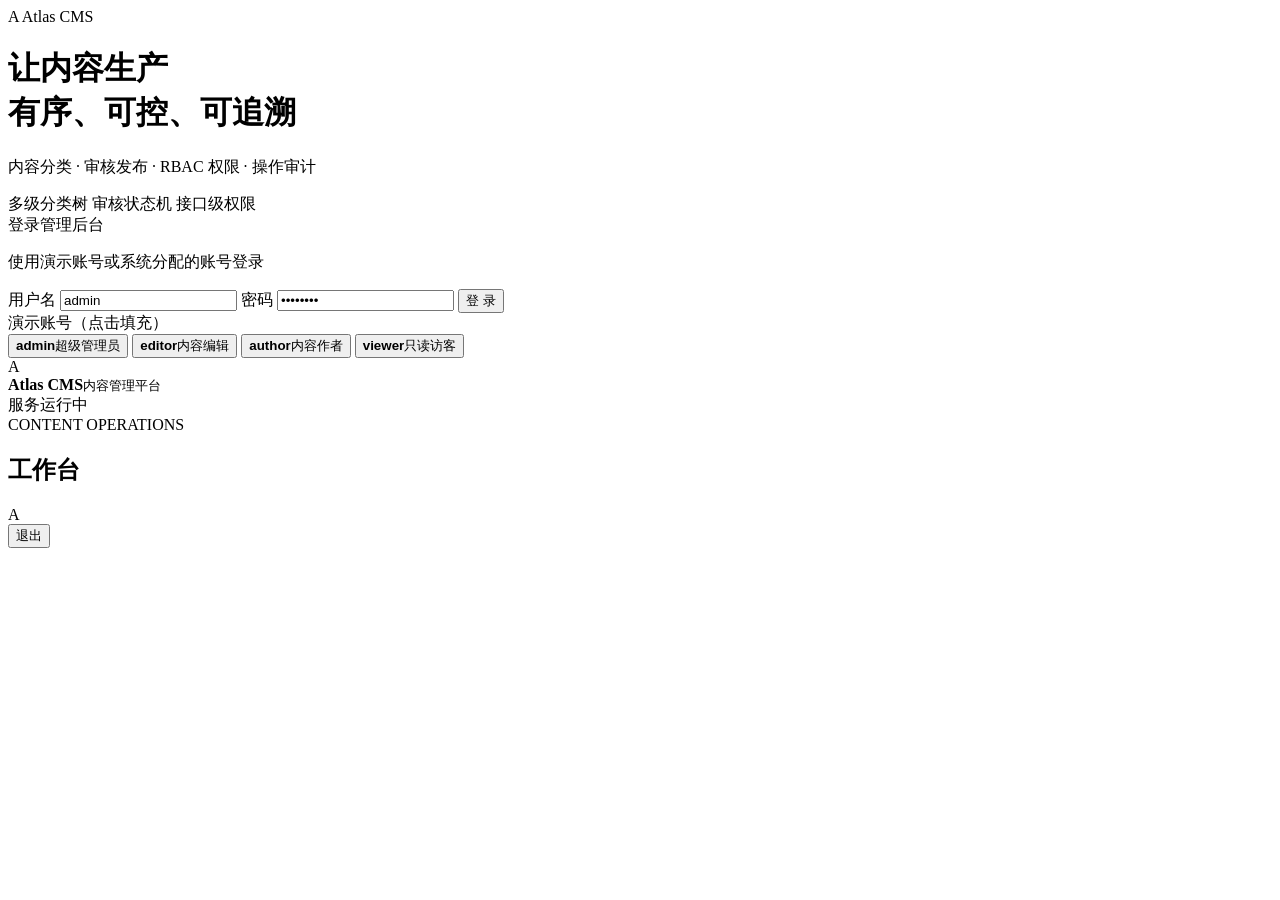
==== src/main/resources/static/index.html @ 636e1cc3 "提交一，cms大体框架" ====
<!DOCTYPE html>
<html lang="zh-CN">
<head>
    <meta charset="UTF-8">
    <meta name="viewport" content="width=device-width, initial-scale=1.0">
    <title>Atlas CMS · 内容管理系统</title>
    <link rel="icon" type="image/svg+xml" href="/favicon.svg">
    <link rel="stylesheet" href="/css/app.css">
</head>
<body>
<div id="login-screen" class="login-screen">
    <div class="login-visual">
        <div class="login-brand">
            <span class="brand-mark">A</span>
            <span>Atlas CMS</span>
        </div>
        <h1>让内容生产<br>有序、可控、可追溯</h1>
        <p>内容分类 · 审核发布 · RBAC 权限 · 操作审计</p>
        <div class="login-points">
            <span>多级分类树</span>
            <span>审核状态机</span>
            <span>接口级权限</span>
        </div>
    </div>
    <div class="login-panel">
        <div class="login-card">
            <div class="login-title">登录管理后台</div>
            <p class="login-subtitle">使用演示账号或系统分配的账号登录</p>
            <form id="login-form">
                <label class="field">
                    <span>用户名</span>
                    <input id="login-username" name="username" autocomplete="username" value="admin" required>
                </label>
                <label class="field">
                    <span>密码</span>
                    <input id="login-password" name="password" type="password" autocomplete="current-password" value="admin123" required>
                </label>
                <button class="btn btn-primary btn-block" type="submit" id="login-button">登 录</button>
            </form>
            <div class="demo-accounts">
                <div class="demo-title">演示账号（点击填充）</div>
                <button type="button" data-user="admin" data-pass="admin123"><b>admin</b><span>超级管理员</span></button>
                <button type="button" data-user="editor" data-pass="editor123"><b>editor</b><span>内容编辑</span></button>
                <button type="button" data-user="author" data-pass="author123"><b>author</b><span>内容作者</span></button>
                <button type="button" data-user="viewer" data-pass="viewer123"><b>viewer</b><span>只读访客</span></button>
            </div>
        </div>
    </div>
</div>

<div id="app" class="app hidden">
    <aside class="sidebar">
        <div class="sidebar-brand">
            <span class="brand-mark">A</span>
            <div><b>Atlas CMS</b><small>内容管理平台</small></div>
        </div>
        <nav id="nav" class="nav"></nav>
        <div class="sidebar-foot">
            <span class="dot"></span> 服务运行中
        </div>
    </aside>
    <div class="main">
        <header class="topbar">
            <div>
                <div class="page-kicker" id="page-kicker">CONTENT OPERATIONS</div>
                <h2 id="page-title">工作台</h2>
            </div>
            <div class="topbar-right">
                <span class="role-chip" id="role-chip"></span>
                <div class="avatar" id="avatar">A</div>
                <div class="user-meta">
                    <b id="user-name"></b>
                    <small id="user-account"></small>
                </div>
                <button class="btn btn-ghost btn-sm" id="logout-button">退出</button>
            </div>
        </header>
        <main id="content" class="content"></main>
    </div>
</div>

<div id="modal-root"></div>
<div id="toast-root"></div>
<script src="/js/app.js"></script>
</body>
</html>
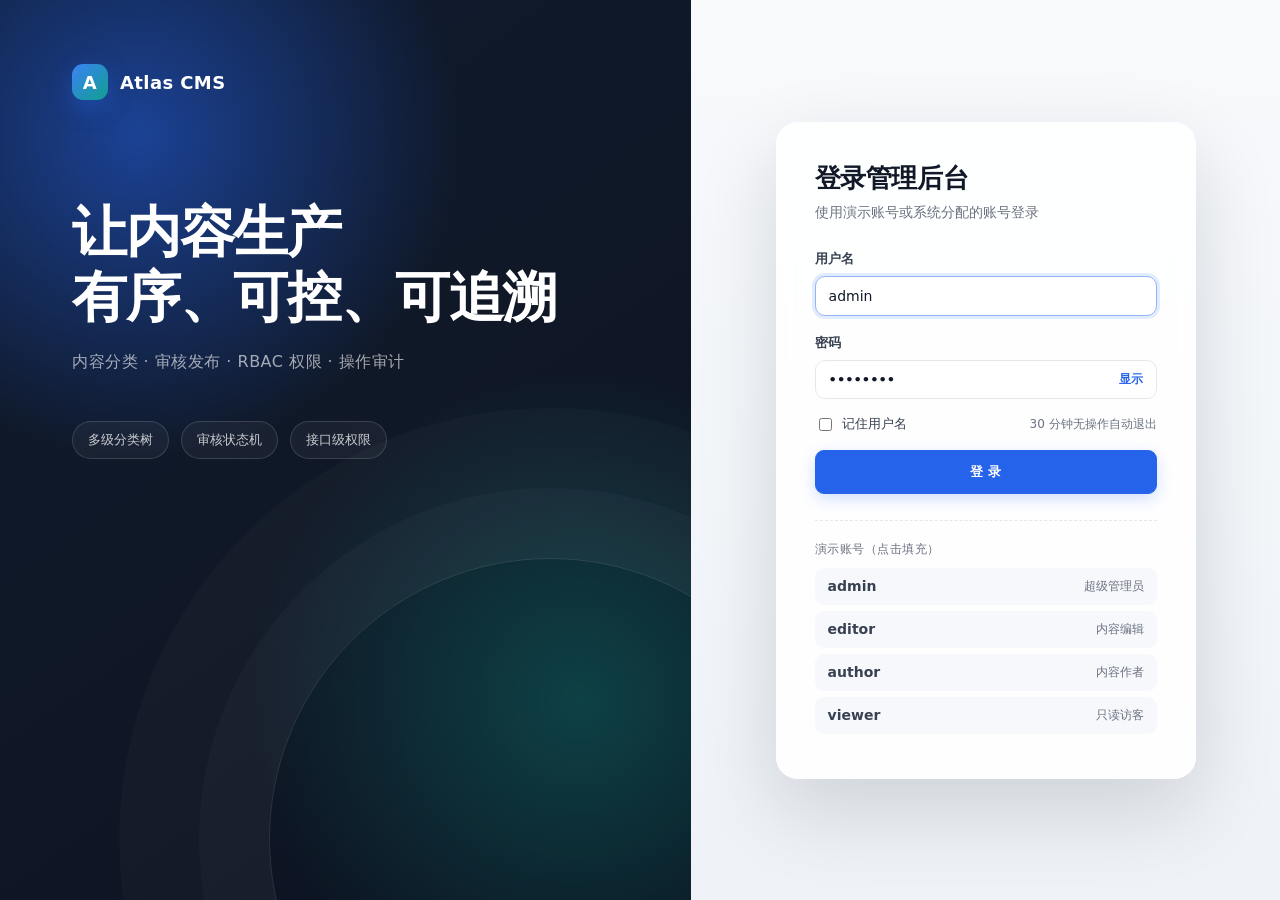
==== commit 2437162b: "提交三、前端完善、排查问题并修复" ====
--- a/src/main/resources/static/index.html
+++ b/src/main/resources/static/index.html
@@ -3,12 +3,21 @@
 <head>
     <meta charset="UTF-8">
     <meta name="viewport" content="width=device-width, initial-scale=1.0">
+    <meta name="theme-color" content="#0d1524">
+    <meta name="description" content="Atlas CMS 内容管理系统：多级分类、审核发布、RBAC 权限与操作审计。">
     <title>Atlas CMS · 内容管理系统</title>
-    <link rel="icon" type="image/svg+xml" href="/favicon.svg">
-    <link rel="stylesheet" href="/css/app.css">
+    <!-- 全部使用相对路径：部署到 Tomcat 的非根 context path 时也能正确加载。 -->
+    <link rel="icon" type="image/svg+xml" href="favicon.svg">
+    <link rel="stylesheet" href="css/app.css">
 </head>
 <body>
-<div id="login-screen" class="login-screen">
+<div id="boot-screen" class="boot-screen">
+    <div class="boot-brand"><span class="brand-mark">A</span><b>Atlas CMS</b></div>
+    <span class="boot-spinner" aria-hidden="true"></span>
+    <p>正在连接内容管理服务…</p>
+</div>
+
+<div id="login-screen" class="login-screen hidden">
     <div class="login-visual">
         <div class="login-brand">
             <span class="brand-mark">A</span>
@@ -26,15 +35,29 @@
         <div class="login-card">
             <div class="login-title">登录管理后台</div>
             <p class="login-subtitle">使用演示账号或系统分配的账号登录</p>
-            <form id="login-form">
+            <form id="login-form" novalidate>
                 <label class="field">
                     <span>用户名</span>
-                    <input id="login-username" name="username" autocomplete="username" value="admin" required>
+                    <input id="login-username" name="username" autocomplete="username" maxlength="32"
+                           placeholder="请输入用户名" value="admin" required>
                 </label>
                 <label class="field">
                     <span>密码</span>
-                    <input id="login-password" name="password" type="password" autocomplete="current-password" value="admin123" required>
+                    <span class="password-wrap">
+                        <input id="login-password" name="password" type="password"
+                               autocomplete="current-password" maxlength="32"
+                               placeholder="请输入密码" value="admin123" required>
+                        <button type="button" class="password-toggle" id="password-toggle"
+                                aria-label="显示密码" aria-pressed="false">显示</button>
+                    </span>
                 </label>
+                <div class="login-options">
+                    <label class="check-inline">
+                        <input type="checkbox" id="remember-username"> 记住用户名
+                    </label>
+                    <span class="small muted">30 分钟无操作自动退出</span>
+                </div>
+                <p id="login-error" class="form-error" role="alert" hidden></p>
                 <button class="btn btn-primary btn-block" type="submit" id="login-button">登 录</button>
             </form>
             <div class="demo-accounts">
@@ -49,21 +72,30 @@
 </div>
 
 <div id="app" class="app hidden">
-    <aside class="sidebar">
+    <div id="sidebar-backdrop" class="sidebar-backdrop" hidden></div>
+    <aside class="sidebar" id="sidebar">
         <div class="sidebar-brand">
             <span class="brand-mark">A</span>
             <div><b>Atlas CMS</b><small>内容管理平台</small></div>
         </div>
-        <nav id="nav" class="nav"></nav>
+        <nav id="nav" class="nav" aria-label="主导航"></nav>
         <div class="sidebar-foot">
-            <span class="dot"></span> 服务运行中
+            <div class="service-line">
+                <span id="service-dot" class="dot"></span>
+                <span id="service-status">正在检测服务…</span>
+            </div>
+            <small class="sidebar-version">v1.0.0 · Spring Boot 2.7</small>
         </div>
     </aside>
     <div class="main">
         <header class="topbar">
-            <div>
-                <div class="page-kicker" id="page-kicker">CONTENT OPERATIONS</div>
-                <h2 id="page-title">工作台</h2>
+            <div class="topbar-left">
+                <button type="button" class="sidebar-toggle" id="sidebar-toggle"
+                        aria-label="打开导航" aria-controls="sidebar" aria-expanded="false">☰</button>
+                <div>
+                    <div class="page-kicker" id="page-kicker">CONTENT OPERATIONS</div>
+                    <h2 id="page-title">工作台</h2>
+                </div>
             </div>
             <div class="topbar-right">
                 <span class="role-chip" id="role-chip"></span>
@@ -75,12 +107,14 @@
                 <button class="btn btn-ghost btn-sm" id="logout-button">退出</button>
             </div>
         </header>
-        <main id="content" class="content"></main>
+        <main id="content" class="content" tabindex="-1"></main>
     </div>
 </div>
 
 <div id="modal-root"></div>
-<div id="toast-root"></div>
-<script src="/js/app.js"></script>
+<div id="confirm-root"></div>
+<div id="toast-root" role="status" aria-live="polite"></div>
+<noscript><div class="noscript">本系统需要启用 JavaScript 才能使用，请在浏览器设置中开启后刷新页面。</div></noscript>
+<script src="js/app.js"></script>
 </body>
 </html>
--- a/src/main/resources/static/css/app.css
+++ b/src/main/resources/static/css/app.css
@@ -0,0 +1,634 @@
+:root {
+    --ink: #111827;
+    --ink-2: #374151;
+    --muted: #6b7280;
+    --line: #e5e7eb;
+    --line-soft: #eef1f5;
+    --bg: #f4f6fa;
+    --panel: #ffffff;
+    --nav: #101827;
+    --nav-2: #162033;
+    --brand: #2563eb;
+    --brand-dark: #1d4ed8;
+    --teal: #0f9f8f;
+    --danger: #dc2626;
+    --warn: #b45309;
+    --success: #15803d;
+    --radius: 14px;
+    --shadow: 0 12px 34px rgba(17, 24, 39, .08);
+    --shadow-sm: 0 3px 12px rgba(17, 24, 39, .06);
+}
+
+* { box-sizing: border-box; }
+html, body { height: 100%; }
+body {
+    margin: 0;
+    color: var(--ink);
+    background: var(--bg);
+    font-family: "Segoe UI", "PingFang SC", "Microsoft YaHei", system-ui, sans-serif;
+    font-size: 14px;
+    -webkit-font-smoothing: antialiased;
+}
+button, input, select, textarea { font: inherit; }
+button { cursor: pointer; }
+.hidden { display: none !important; }
+.muted { color: var(--muted); }
+.small { font-size: 12px; }
+:focus-visible { outline: 2px solid #60a5fa; outline-offset: 2px; }
+::selection { color: #fff; background: #2563eb; }
+
+/* ---------- 启动屏 ---------- */
+.boot-screen {
+    position: fixed;
+    inset: 0;
+    z-index: 500;
+    display: grid;
+    place-content: center;
+    justify-items: center;
+    gap: 18px;
+    color: #94a3b8;
+    background: radial-gradient(circle at 50% 35%, #1e293b, #0b1220 70%);
+    transition: opacity .2s ease;
+}
+.boot-screen.leaving { opacity: 0; pointer-events: none; }
+.boot-brand { display: flex; align-items: center; gap: 11px; color: #fff; font-size: 18px; letter-spacing: .3px; }
+.boot-spinner {
+    width: 26px;
+    height: 26px;
+    border: 2px solid rgba(148, 163, 184, .25);
+    border-top-color: #60a5fa;
+    border-radius: 50%;
+    animation: spin .8s linear infinite;
+}
+.boot-screen p { margin: 0; font-size: 12.5px; letter-spacing: .5px; }
+@keyframes spin { to { transform: rotate(360deg); } }
+.noscript {
+    position: fixed;
+    inset: 0;
+    z-index: 600;
+    display: grid;
+    place-content: center;
+    padding: 40px;
+    color: #fff;
+    background: #0b1220;
+    text-align: center;
+}
+
+/* ---------- 登录页 ---------- */
+.login-screen {
+    min-height: 100vh;
+    display: grid;
+    grid-template-columns: 1.08fr .92fr;
+    background: #0d1524;
+}
+.login-visual {
+    position: relative;
+    overflow: hidden;
+    padding: 64px 72px;
+    color: #fff;
+    background:
+        radial-gradient(circle at 20% 15%, rgba(37, 99, 235, .55), transparent 34%),
+        radial-gradient(circle at 84% 78%, rgba(15, 159, 143, .32), transparent 36%),
+        linear-gradient(145deg, #0f1a2e 0%, #101827 52%, #0b1220 100%);
+}
+.login-visual::after {
+    content: "";
+    position: absolute;
+    right: -140px;
+    bottom: -220px;
+    width: 560px;
+    height: 560px;
+    border: 1px solid rgba(255,255,255,.12);
+    border-radius: 50%;
+    box-shadow: 0 0 0 70px rgba(255,255,255,.025), 0 0 0 150px rgba(255,255,255,.018);
+}
+.login-brand { display: flex; align-items: center; gap: 12px; font-weight: 700; font-size: 18px; letter-spacing: .4px; }
+.brand-mark {
+    display: inline-grid;
+    place-items: center;
+    width: 36px;
+    height: 36px;
+    border-radius: 11px;
+    color: #fff;
+    font-weight: 800;
+    background: linear-gradient(135deg, #3b82f6, #0f9f8f);
+    box-shadow: 0 8px 22px rgba(37, 99, 235, .35);
+}
+.login-visual h1 {
+    position: relative;
+    z-index: 1;
+    margin: 100px 0 22px;
+    font-size: clamp(36px, 4.3vw, 58px);
+    line-height: 1.18;
+    letter-spacing: -1.2px;
+    font-weight: 700;
+}
+.login-visual p {
+    position: relative;
+    z-index: 1;
+    color: rgba(255,255,255,.62);
+    font-size: 16px;
+    letter-spacing: .5px;
+}
+.login-points { position: relative; z-index: 1; display: flex; gap: 12px; margin-top: 48px; flex-wrap: wrap; }
+.login-points span {
+    padding: 9px 15px;
+    border: 1px solid rgba(255,255,255,.14);
+    border-radius: 999px;
+    color: rgba(255,255,255,.76);
+    background: rgba(255,255,255,.045);
+    font-size: 13px;
+}
+.login-panel {
+    display: grid;
+    place-items: center;
+    padding: 40px;
+    background: linear-gradient(180deg, #f8fafc, #eef2f7);
+}
+.login-card {
+    width: min(420px, 100%);
+    padding: 38px;
+    border: 1px solid rgba(255,255,255,.9);
+    border-radius: 22px;
+    background: rgba(255,255,255,.88);
+    box-shadow: 0 30px 80px rgba(15, 23, 42, .15);
+    backdrop-filter: blur(10px);
+}
+.login-title { font-size: 26px; font-weight: 700; letter-spacing: -.4px; }
+.login-subtitle { margin: 8px 0 28px; color: var(--muted); }
+.field { display: block; margin-bottom: 18px; }
+.field > span { display: block; margin-bottom: 8px; color: var(--ink-2); font-size: 13px; font-weight: 600; }
+.field input, .field select, .field textarea {
+    width: 100%;
+    padding: 11px 13px;
+    border: 1px solid var(--line);
+    border-radius: 10px;
+    background: #fff;
+    color: var(--ink);
+    outline: none;
+    transition: border-color .15s, box-shadow .15s;
+}
+.field input:focus, .field select:focus, .field textarea:focus {
+    border-color: #93b4ff;
+    box-shadow: 0 0 0 3px rgba(37, 99, 235, .12);
+}
+.field textarea { min-height: 110px; resize: vertical; line-height: 1.65; }
+.field-hint { margin-top: 6px; color: var(--muted); font-size: 12px; }
+.char-count { float: right; color: var(--muted); font-size: 11px; font-weight: 400; letter-spacing: 0; }
+.password-wrap { position: relative; display: block; }
+.password-wrap input { padding-right: 58px; }
+.password-toggle {
+    position: absolute;
+    top: 50%;
+    right: 7px;
+    padding: 4px 7px;
+    border: 0;
+    border-radius: 6px;
+    color: var(--brand);
+    background: transparent;
+    font-size: 11.5px;
+    font-weight: 600;
+    transform: translateY(-50%);
+}
+.password-toggle:hover { background: #eef4ff; }
+.login-options { display: flex; align-items: center; justify-content: space-between; gap: 12px; margin: -2px 0 16px; flex-wrap: wrap; }
+.check-inline { display: inline-flex; align-items: center; gap: 7px; color: var(--ink-2); font-size: 12.5px; cursor: pointer; }
+.check-inline input { accent-color: var(--brand); }
+.form-error {
+    margin: 0 0 14px;
+    padding: 9px 12px;
+    border: 1px solid #fecaca;
+    border-radius: 8px;
+    color: #b91c1c;
+    background: #fff5f5;
+    font-size: 12.5px;
+    line-height: 1.55;
+}
+.demo-accounts { margin-top: 26px; padding-top: 20px; border-top: 1px dashed var(--line); }
+.demo-title { margin-bottom: 10px; color: var(--muted); font-size: 12px; letter-spacing: .5px; }
+.demo-accounts button {
+    display: flex;
+    justify-content: space-between;
+    width: 100%;
+    margin: 6px 0;
+    padding: 9px 12px;
+    border: 1px solid transparent;
+    border-radius: 9px;
+    color: var(--ink-2);
+    background: #f6f8fb;
+    text-align: left;
+}
+.demo-accounts button:hover { border-color: #c7d7fe; background: #eef4ff; }
+.demo-accounts span { color: var(--muted); font-size: 12px; }
+
+/* ---------- 应用框架 ---------- */
+.app { display: grid; grid-template-columns: 248px minmax(0, 1fr); min-height: 100vh; }
+.sidebar {
+    display: flex;
+    flex-direction: column;
+    padding: 24px 16px 18px;
+    color: #cbd5e1;
+    background: linear-gradient(180deg, var(--nav), #0b1220 100%);
+    border-right: 1px solid rgba(255,255,255,.04);
+    position: sticky;
+    top: 0;
+    height: 100vh;
+}
+.sidebar-brand { display: flex; align-items: center; gap: 11px; padding: 2px 8px 26px; color: #fff; }
+.sidebar-brand b { display: block; font-size: 16px; letter-spacing: .2px; }
+.sidebar-brand small { display: block; margin-top: 3px; color: #64748b; font-size: 11px; }
+.nav { display: flex; flex-direction: column; gap: 4px; }
+.nav button {
+    display: flex;
+    align-items: center;
+    gap: 11px;
+    width: 100%;
+    padding: 11px 13px;
+    border: 0;
+    border-radius: 10px;
+    color: #94a3b8;
+    background: transparent;
+    text-align: left;
+    font-size: 13.5px;
+    transition: all .15s;
+}
+.nav button .ico { width: 20px; color: #64748b; font-size: 15px; text-align: center; }
+.nav button:hover { color: #e2e8f0; background: rgba(255,255,255,.055); }
+.nav button.active { color: #fff; background: linear-gradient(90deg, rgba(37,99,235,.95), rgba(37,99,235,.62)); box-shadow: 0 8px 22px rgba(37,99,235,.25); }
+.nav button.active .ico { color: #dbeafe; }
+.sidebar-foot { margin-top: auto; padding: 18px 10px 0; border-top: 1px solid rgba(255,255,255,.06); color: #64748b; font-size: 12px; }
+.service-line { display: flex; align-items: center; }
+.sidebar-version { display: block; margin-top: 8px; color: #475569; font-size: 10.5px; letter-spacing: .3px; }
+.dot { display: inline-block; width: 7px; height: 7px; margin-right: 7px; border-radius: 50%; background: #34d399; box-shadow: 0 0 0 4px rgba(52,211,153,.12); flex: 0 0 auto; }
+.dot.is-offline { background: #f87171; box-shadow: 0 0 0 4px rgba(248,113,113,.14); }
+.dot.is-pending { background: #fbbf24; box-shadow: 0 0 0 4px rgba(251,191,36,.14); animation: pulse 1.4s ease-in-out infinite; }
+@keyframes pulse { 50% { opacity: .45; } }
+.main { min-width: 0; display: flex; flex-direction: column; }
+.topbar {
+    display: flex;
+    align-items: center;
+    justify-content: space-between;
+    padding: 22px 34px;
+    background: rgba(244,246,250,.82);
+    border-bottom: 1px solid rgba(229,231,235,.8);
+    backdrop-filter: blur(12px);
+    position: sticky;
+    top: 0;
+    z-index: 5;
+}
+.topbar-left { display: flex; align-items: center; gap: 13px; min-width: 0; }
+.sidebar-toggle {
+    display: none;
+    width: 36px;
+    height: 36px;
+    border: 1px solid var(--line);
+    border-radius: 9px;
+    color: var(--ink-2);
+    background: #fff;
+    font-size: 16px;
+    line-height: 1;
+}
+.sidebar-backdrop {
+    position: fixed;
+    inset: 0;
+    z-index: 18;
+    background: rgba(15, 23, 42, .45);
+    backdrop-filter: blur(2px);
+}
+.page-kicker { color: var(--brand); font-size: 10px; font-weight: 700; letter-spacing: 1.8px; }
+.topbar h2 { margin: 3px 0 0; font-size: 22px; letter-spacing: -.4px; }
+.topbar-right { display: flex; align-items: center; gap: 11px; }
+.role-chip { padding: 5px 10px; border-radius: 999px; color: #1d4ed8; background: #e8efff; font-size: 11.5px; font-weight: 600; }
+.avatar { display: grid; place-items: center; width: 36px; height: 36px; border-radius: 50%; color: #fff; background: linear-gradient(135deg, #2563eb, #0f9f8f); font-weight: 700; }
+.user-meta b { display: block; font-size: 13px; }
+.user-meta small { display: block; margin-top: 2px; color: var(--muted); font-size: 11px; }
+.content { padding: 28px 34px 48px; }
+
+/* ---------- 通用组件 ---------- */
+.card {
+    border: 1px solid var(--line-soft);
+    border-radius: var(--radius);
+    background: var(--panel);
+    box-shadow: var(--shadow-sm);
+}
+.card-pad { padding: 22px; }
+.toolbar {
+    display: flex;
+    align-items: center;
+    justify-content: space-between;
+    gap: 14px;
+    flex-wrap: wrap;
+    margin-bottom: 16px;
+}
+.toolbar-actions { display: flex; gap: 8px; flex-wrap: wrap; }
+.btn {
+    display: inline-flex;
+    align-items: center;
+    justify-content: center;
+    gap: 6px;
+    padding: 9px 14px;
+    border: 1px solid var(--line);
+    border-radius: 9px;
+    color: var(--ink-2);
+    background: #fff;
+    font-size: 13px;
+    font-weight: 600;
+    transition: all .14s;
+    white-space: nowrap;
+}
+.btn:hover { border-color: #cbd5e1; background: #f8fafc; }
+.btn-primary { border-color: var(--brand); color: #fff; background: var(--brand); box-shadow: 0 5px 15px rgba(37,99,235,.2); }
+.btn-primary:hover { border-color: var(--brand-dark); background: var(--brand-dark); }
+.btn-danger { border-color: #fecaca; color: var(--danger); background: #fff5f5; }
+.btn-danger:hover { background: #fee2e2; }
+.btn-ghost { border-color: transparent; background: transparent; }
+.btn-ghost:hover { background: #eef2f7; }
+.btn-sm { padding: 6px 10px; font-size: 12px; border-radius: 7px; }
+.btn-block { width: 100%; padding: 12px; }
+.btn-link {
+    padding: 2px 4px;
+    border: 0;
+    color: var(--brand);
+    background: transparent;
+    font-size: 12.5px;
+    font-weight: 600;
+}
+.btn-link:hover { color: var(--brand-dark); text-decoration: underline; }
+.btn-link.danger { color: var(--danger); }
+.btn:disabled { opacity: .45; cursor: not-allowed; }
+.btn.is-busy { pointer-events: none; opacity: .72; }
+.btn.is-busy::after {
+    content: "";
+    width: 12px;
+    height: 12px;
+    margin-left: 7px;
+    border: 2px solid #64748b;
+    border-top-color: transparent;
+    border-radius: 50%;
+    animation: spin .7s linear infinite;
+}
+
+.filters {
+    display: grid;
+    grid-template-columns: repeat(auto-fit, minmax(150px, 1fr));
+    align-items: end;
+    gap: 10px;
+    padding: 16px;
+    margin-bottom: 16px;
+}
+.filters .field { margin: 0; }
+.filters .field > span { margin-bottom: 5px; font-size: 11px; color: var(--muted); }
+.filters input, .filters select { padding: 9px 10px; border-radius: 8px; font-size: 12.5px; }
+.filter-actions { display: flex; align-items: flex-end; gap: 8px; }
+.filter-actions .btn { padding: 9px 13px; }
+
+.table-wrap { overflow-x: auto; }
+table.data-table { width: 100%; border-collapse: collapse; }
+.data-table th {
+    padding: 12px 16px;
+    border-bottom: 1px solid var(--line);
+    color: var(--muted);
+    font-size: 11px;
+    font-weight: 700;
+    letter-spacing: .6px;
+    text-align: left;
+    white-space: nowrap;
+    background: #fafbfd;
+}
+.data-table td { padding: 13px 16px; border-bottom: 1px solid var(--line-soft); vertical-align: middle; }
+.data-table tbody tr:hover { background: #fafcff; }
+.data-table tbody tr:last-child td { border-bottom: 0; }
+.data-table .title-cell { min-width: 240px; }
+.title-main { display: block; max-width: 420px; overflow: hidden; text-overflow: ellipsis; white-space: nowrap; font-weight: 600; color: var(--ink); }
+.title-sub { display: block; margin-top: 3px; color: var(--muted); font-size: 11.5px; }
+.action-group { display: flex; align-items: center; gap: 7px; flex-wrap: wrap; }
+.cell-nowrap { white-space: nowrap; }
+.cell-time { color: var(--muted); font-size: 12px; white-space: nowrap; }
+.empty-state { padding: 56px 20px; text-align: center; color: var(--muted); }
+.empty-state strong { display: block; margin-bottom: 6px; color: var(--ink-2); font-size: 16px; }
+
+.badge { display: inline-flex; align-items: center; gap: 5px; padding: 4px 9px; border-radius: 999px; font-size: 11.5px; font-weight: 600; white-space: nowrap; }
+.badge::before { content: ""; width: 5px; height: 5px; border-radius: 50%; background: currentColor; }
+.badge-draft { color: #475569; background: #f1f5f9; }
+.badge-pending { color: #b45309; background: #fef3c7; }
+.badge-approved { color: #1d4ed8; background: #e8efff; }
+.badge-rejected { color: #b91c1c; background: #fee2e2; }
+.badge-published { color: #15803d; background: #dcfce7; }
+.badge-offline { color: #6b7280; background: #eef2f7; }
+.tag { display: inline-block; padding: 3px 8px; margin: 2px 4px 2px 0; border-radius: 6px; color: #334155; background: #f1f5f9; font-size: 11px; }
+.tag-blue { color: #1d4ed8; background: #e8efff; }
+.tag-green { color: #15803d; background: #dcfce7; }
+.tag-amber { color: #b45309; background: #fef3c7; }
+.tag-red { color: #b91c1c; background: #fee2e2; }
+
+.pagination { display: flex; align-items: center; justify-content: space-between; gap: 12px; padding: 15px 18px; border-top: 1px solid var(--line-soft); flex-wrap: wrap; }
+.pagination-info { display: flex; align-items: center; gap: 12px; color: var(--muted); font-size: 12px; flex-wrap: wrap; }
+.pagination-actions { display: flex; gap: 8px; }
+.page-size { display: inline-flex; align-items: center; gap: 6px; color: var(--muted); font-size: 12px; }
+.page-size select { padding: 5px 7px; border: 1px solid var(--line); border-radius: 7px; color: var(--ink-2); background: #fff; font-size: 12px; }
+
+/* 批次选择栏 */
+.selection-bar {
+    display: flex;
+    align-items: center;
+    gap: 12px;
+    padding: 10px 16px;
+    margin-bottom: 14px;
+    border: 1px solid #bfdbfe;
+    border-radius: 10px;
+    color: #1e40af;
+    background: #eff6ff;
+    font-size: 12.5px;
+    flex-wrap: wrap;
+}
+.selection-bar[hidden] { display: none; }
+.selection-bar b { font-size: 14px; }
+.selection-bar .btn { margin-left: auto; }
+
+/* 加载骨架 */
+.skeleton-card { padding: 22px; }
+.skeleton-line { height: 13px; margin-bottom: 12px; border-radius: 7px; background: linear-gradient(90deg, #eef1f5 25%, #f8fafc 37%, #eef1f5 63%); background-size: 400% 100%; animation: shimmer 1.2s ease infinite; }
+.skeleton-line.w-30 { width: 30%; }
+.skeleton-line.w-60 { width: 60%; }
+.skeleton-line.w-90 { width: 90%; }
+@keyframes shimmer { 0% { background-position: 100% 0; } 100% { background-position: 0 0; } }
+
+/* ---------- 工作台 ---------- */
+.hero-card {
+    position: relative;
+    overflow: hidden;
+    padding: 28px 30px;
+    margin-bottom: 20px;
+    color: #fff;
+    background: linear-gradient(120deg, #172554, #1e40af 58%, #0f766e 130%);
+    border-radius: 18px;
+    box-shadow: 0 18px 40px rgba(30, 64, 175, .2);
+}
+.hero-card::after { content: ""; position: absolute; right: -60px; top: -110px; width: 330px; height: 330px; border: 1px solid rgba(255,255,255,.14); border-radius: 50%; box-shadow: 0 0 0 50px rgba(255,255,255,.03); }
+.hero-card h3 { margin: 0 0 8px; font-size: 25px; letter-spacing: -.4px; }
+.hero-card p { margin: 0; max-width: 640px; color: rgba(255,255,255,.65); line-height: 1.7; }
+.hero-meta { display: flex; gap: 20px; margin-top: 22px; color: rgba(255,255,255,.7); font-size: 12px; flex-wrap: wrap; }
+.stat-grid { display: grid; grid-template-columns: repeat(4, 1fr); gap: 16px; margin-bottom: 20px; }
+.stat-card { padding: 19px 20px; border: 1px solid var(--line-soft); border-radius: var(--radius); background: #fff; box-shadow: var(--shadow-sm); }
+.stat-card.clickable { cursor: pointer; transition: transform .15s, border-color .15s, box-shadow .15s; }
+.stat-card.clickable:hover { border-color: #bfdbfe; transform: translateY(-2px); box-shadow: 0 12px 28px rgba(37, 99, 235, .12); }
+.stat-card.clickable:focus-visible { outline: 2px solid #60a5fa; outline-offset: 2px; }
+.stat-label { color: var(--muted); font-size: 12px; }
+.stat-value { margin-top: 8px; font-size: 29px; font-weight: 700; letter-spacing: -.7px; }
+.stat-foot { margin-top: 8px; color: var(--muted); font-size: 11px; }
+.stat-more { margin-top: 10px; color: var(--brand); font-size: 11.5px; font-weight: 600; }
+.recent-row { cursor: pointer; }
+.recent-row:hover { background: #f4f8ff !important; }
+.empty-icon { display: block; margin-bottom: 10px; color: #cbd5e1; font-size: 30px; line-height: 1; }
+.dashboard-grid { display: grid; grid-template-columns: minmax(0, 1.45fr) minmax(300px, .8fr); gap: 18px; }
+.section-title { display: flex; justify-content: space-between; align-items: center; padding: 18px 20px 12px; }
+.section-title h4 { margin: 0; font-size: 15px; }
+.section-title small { color: var(--muted); }
+.workflow { padding: 4px 20px 22px; }
+.workflow-step { display: flex; gap: 13px; padding: 10px 0; }
+.workflow-step + .workflow-step { border-top: 1px dashed var(--line); }
+.workflow-num { display: grid; place-items: center; flex: 0 0 28px; width: 28px; height: 28px; border-radius: 9px; color: #1d4ed8; background: #e8efff; font-size: 12px; font-weight: 700; }
+.workflow-step b { display: block; font-size: 13px; }
+.workflow-step span { display: block; margin-top: 3px; color: var(--muted); font-size: 12px; line-height: 1.5; }
+
+/* ---------- 分类 ---------- */
+.category-tree-row td:first-child { position: relative; }
+.tree-name { display: flex; align-items: center; gap: 8px; white-space: nowrap; }
+.tree-branch { color: #cbd5e1; font-family: monospace; }
+.tree-name b { font-weight: 600; }
+.category-meta { margin-top: 2px; color: var(--muted); font-size: 11px; }
+
+/* ---------- 角色 / 权限 ---------- */
+.role-grid { display: grid; grid-template-columns: repeat(auto-fit, minmax(310px, 1fr)); gap: 16px; }
+.role-card { padding: 20px; border: 1px solid var(--line-soft); border-radius: var(--radius); background: #fff; box-shadow: var(--shadow-sm); }
+.role-card-head { display: flex; align-items: flex-start; justify-content: space-between; gap: 12px; }
+.role-card h4 { margin: 0; font-size: 16px; }
+.role-code { display: inline-block; margin-top: 5px; padding: 3px 7px; border-radius: 6px; color: #1d4ed8; background: #e8efff; font-family: ui-monospace, monospace; font-size: 11px; }
+.role-desc { min-height: 38px; margin: 14px 0; color: var(--muted); font-size: 12.5px; line-height: 1.6; }
+.role-foot { display: flex; justify-content: space-between; align-items: center; padding-top: 14px; border-top: 1px solid var(--line-soft); }
+.perm-group { margin-bottom: 18px; }
+.perm-group h5 { margin: 0 0 9px; font-size: 12px; color: var(--muted); letter-spacing: .5px; }
+.perm-list { display: grid; grid-template-columns: repeat(2, 1fr); gap: 8px; }
+.check-item { display: flex; align-items: flex-start; gap: 8px; padding: 8px 10px; border: 1px solid var(--line); border-radius: 8px; font-size: 12px; }
+.check-item input { margin-top: 2px; }
+.check-item small { display: block; margin-top: 2px; color: var(--muted); font-size: 10.5px; }
+.check-list { display: flex; flex-wrap: wrap; gap: 8px; }
+.check-list .check-item { min-width: 120px; }
+
+/* ---------- 弹窗 ---------- */
+.modal-backdrop {
+    position: fixed;
+    inset: 0;
+    z-index: 100;
+    display: flex;
+    align-items: center;
+    justify-content: center;
+    padding: 24px;
+    background: rgba(15, 23, 42, .48);
+    backdrop-filter: blur(3px);
+    animation: fadeIn .14s ease;
+}
+.modal {
+    width: min(620px, 100%);
+    max-height: calc(100vh - 48px);
+    display: flex;
+    flex-direction: column;
+    border-radius: 16px;
+    background: #fff;
+    box-shadow: 0 30px 90px rgba(15,23,42,.28);
+    animation: modalIn .18s ease;
+}
+.modal.modal-wide { width: min(860px, 100%); }
+.modal.modal-lg { width: min(980px, 100%); }
+.modal-head { display: flex; align-items: flex-start; justify-content: space-between; padding: 20px 22px 15px; border-bottom: 1px solid var(--line-soft); }
+.modal-head h3 { margin: 0; font-size: 18px; letter-spacing: -.2px; }
+.modal-head p { margin: 4px 0 0; color: var(--muted); font-size: 12px; }
+.modal-close { width: 30px; height: 30px; border: 0; border-radius: 8px; color: var(--muted); background: transparent; font-size: 20px; line-height: 1; }
+.modal-close:hover { color: var(--ink); background: #f1f5f9; }
+.modal-body { padding: 20px 22px; overflow-y: auto; }
+.modal-foot { display: flex; justify-content: flex-end; gap: 9px; padding: 15px 22px 20px; border-top: 1px solid var(--line-soft); }
+.form-grid { display: grid; grid-template-columns: 1fr 1fr; gap: 0 16px; }
+.form-grid .span-2 { grid-column: span 2; }
+.detail-meta { display: grid; grid-template-columns: repeat(2, minmax(0,1fr)); gap: 12px 20px; padding: 16px; margin-bottom: 18px; border-radius: 10px; background: #f8fafc; }
+.detail-meta dt { color: var(--muted); font-size: 11px; }
+.detail-meta dd { margin: 4px 0 0; font-size: 13px; }
+.detail-content { white-space: pre-wrap; line-height: 1.85; color: var(--ink-2); font-size: 13.5px; }
+.code-block { max-height: 300px; overflow: auto; padding: 13px; border-radius: 9px; color: #dbeafe; background: #111827; font-family: ui-monospace, Consolas, monospace; font-size: 11.5px; line-height: 1.65; white-space: pre-wrap; word-break: break-all; }
+
+/* ---------- 二次确认 ---------- */
+.confirm-backdrop { z-index: 300; }
+.confirm-modal { width: min(430px, 100%); }
+.confirm-body { padding: 22px; color: var(--ink-2); line-height: 1.7; font-size: 13.5px; }
+.confirm-icon {
+    display: grid;
+    place-items: center;
+    width: 42px;
+    height: 42px;
+    margin-bottom: 13px;
+    border-radius: 12px;
+    color: #b45309;
+    background: #fef3c7;
+    font-size: 20px;
+}
+.confirm-icon.danger { color: #b91c1c; background: #fee2e2; }
+.confirm-actions { display: flex; justify-content: flex-end; gap: 9px; padding: 0 22px 20px; }
+.btn-danger-solid { border-color: var(--danger); color: #fff; background: var(--danger); }
+.btn-danger-solid:hover { border-color: #b91c1c; background: #b91c1c; }
+
+/* ---------- 提示 ---------- */
+#toast-root { position: fixed; right: 24px; bottom: 24px; z-index: 400; display: flex; flex-direction: column; gap: 9px; }
+.toast { display: flex; align-items: flex-start; gap: 9px; min-width: 240px; max-width: 380px; padding: 12px 15px; border-radius: 10px; color: #fff; background: #111827; box-shadow: 0 15px 40px rgba(15,23,42,.25); font-size: 13px; line-height: 1.5; animation: toastIn .2s ease; }
+.toast .toast-icon { flex: 0 0 auto; font-size: 14px; line-height: 1.35; }
+.toast.success { background: #166534; }
+.toast.error { background: #991b1b; }
+@keyframes fadeIn { from { opacity: 0; } }
+@keyframes modalIn { from { opacity: 0; transform: translateY(8px) scale(.99); } }
+@keyframes toastIn { from { opacity: 0; transform: translateY(7px); } }
+
+/* ---------- 响应式 ---------- */
+@media (max-width: 1100px) {
+    .stat-grid { grid-template-columns: repeat(2, 1fr); }
+    .dashboard-grid { grid-template-columns: 1fr; }
+    .filters { grid-template-columns: repeat(auto-fit, minmax(160px, 1fr)); }
+    .filter-actions { grid-column: 1 / -1; justify-content: flex-end; }
+}
+@media (max-width: 860px) {
+    .login-screen { grid-template-columns: 1fr; }
+    .login-visual { display: none; }
+    .login-panel { min-height: 100vh; }
+    .app { grid-template-columns: 1fr; }
+    .sidebar {
+        position: fixed;
+        inset: 0 auto 0 0;
+        z-index: 20;
+        width: min(278px, 84vw);
+        height: 100vh;
+        padding: 20px 16px 18px;
+        transform: translateX(-105%);
+        transition: transform .2s ease;
+        box-shadow: 18px 0 50px rgba(2, 6, 23, .35);
+    }
+    .app.nav-open .sidebar { transform: translateX(0); }
+    .nav { flex-direction: column; overflow: visible; padding-bottom: 0; }
+    .nav button { width: 100%; white-space: normal; }
+    .sidebar-foot { display: block; }
+    .sidebar-toggle { display: inline-grid; place-items: center; }
+    .topbar { padding: 16px 20px; }
+    .topbar-right .role-chip, .topbar-right .user-meta { display: none; }
+    .content { padding: 18px 16px 36px; }
+    .stat-grid { grid-template-columns: 1fr; }
+    .filters { grid-template-columns: 1fr; }
+    .filter-actions { grid-column: auto; }
+    .form-grid { grid-template-columns: 1fr; }
+    .form-grid .span-2 { grid-column: auto; }
+    .perm-list { grid-template-columns: 1fr; }
+    .detail-meta { grid-template-columns: 1fr; }
+    .modal-backdrop { padding: 12px; }
+    .modal { max-height: calc(100vh - 24px); }
+    #toast-root { left: 16px; right: 16px; bottom: 16px; }
+    .toast { max-width: none; }
+}
+
+@media (prefers-reduced-motion: reduce) {
+    *, *::before, *::after { animation-duration: .01ms !important; animation-iteration-count: 1 !important; transition-duration: .01ms !important; }
+}
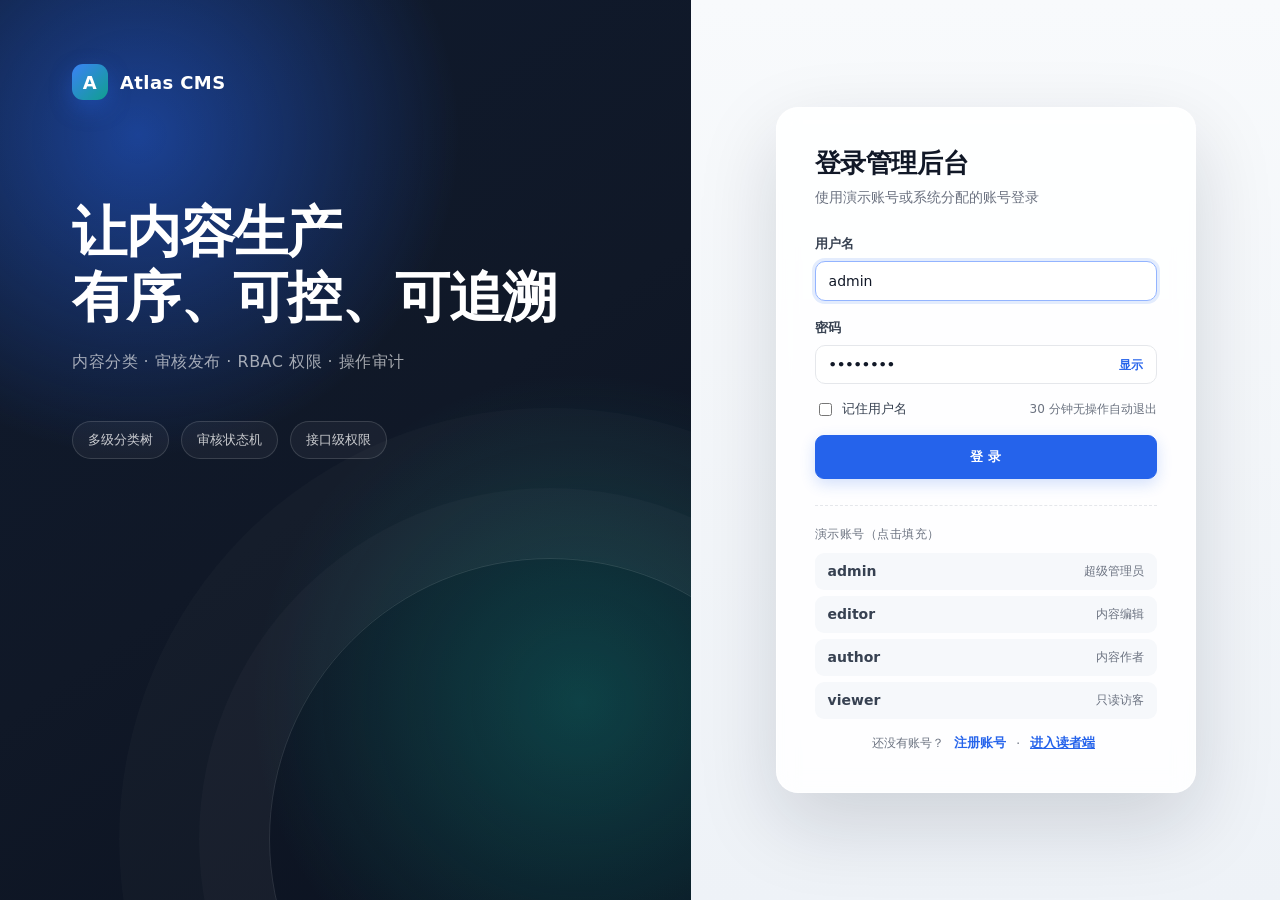
==== commit ac948ae6: "提交十一、完善公开读者端、文章修订流程与分类子树语义 新增匿名读者页面与 /api/public 接口，仅展示已发布且分类有效的文章，公开详情累加阅读量；已发布/已下架文章改为修订草稿+审核替换流程；" ====
--- a/src/main/resources/static/index.html
+++ b/src/main/resources/static/index.html
@@ -60,13 +60,39 @@
                 <p id="login-error" class="form-error" role="alert" hidden></p>
                 <button class="btn btn-primary btn-block" type="submit" id="login-button">登 录</button>
             </form>
-            <div class="demo-accounts">
+            <div class="demo-accounts" id="demo-accounts">
                 <div class="demo-title">演示账号（点击填充）</div>
                 <button type="button" data-user="admin" data-pass="admin123"><b>admin</b><span>超级管理员</span></button>
                 <button type="button" data-user="editor" data-pass="editor123"><b>editor</b><span>内容编辑</span></button>
                 <button type="button" data-user="author" data-pass="author123"><b>author</b><span>内容作者</span></button>
                 <button type="button" data-user="viewer" data-pass="viewer123"><b>viewer</b><span>只读访客</span></button>
             </div>
+            <div class="login-switch" id="login-switch">
+                <span class="small muted">还没有账号？</span>
+                <button type="button" class="btn-link" id="show-register">注册账号</button>
+                <span class="muted small">·</span>
+                <a class="btn-link" href="reader.html">进入读者端</a>
+            </div>
+            <form id="register-form" class="register-form" novalidate hidden>
+                <div class="login-title">注册读者账号</div>
+                <p class="login-subtitle">注册后需管理员审批，通过后即可登录管理后台。</p>
+                <label class="field"><span>用户名</span>
+                    <input id="reg-username" maxlength="32" autocomplete="username"
+                           placeholder="4-32 位字母、数字或下划线" required></label>
+                <label class="field"><span>昵称</span>
+                    <input id="reg-nickname" maxlength="20" placeholder="2-20 个字符" required></label>
+                <label class="field"><span>邮箱</span>
+                    <input id="reg-email" type="email" maxlength="100" placeholder="选填，用于联系"></label>
+                <label class="field"><span>密码</span>
+                    <input id="reg-password" type="password" maxlength="32"
+                           autocomplete="new-password" placeholder="8-32 位，同时包含字母和数字" required></label>
+                <p id="register-error" class="form-error" role="alert" hidden></p>
+                <button class="btn btn-primary btn-block" type="submit" id="register-button">注 册</button>
+                <div class="login-switch">
+                    <span class="small muted">已有账号？</span>
+                    <button type="button" class="btn-link" id="show-login">返回登录</button>
+                </div>
+            </form>
         </div>
     </div>
 </div>
@@ -84,6 +110,7 @@
                 <span id="service-dot" class="dot"></span>
                 <span id="service-status">正在检测服务…</span>
             </div>
+            <a class="sidebar-reader" href="reader.html" target="_blank" rel="noopener">读者端 ↗</a>
             <small class="sidebar-version">v1.0.0 · Spring Boot 2.7</small>
         </div>
     </aside>
--- a/src/main/resources/static/css/app.css
+++ b/src/main/resources/static/css/app.css
@@ -629,6 +629,37 @@
     .toast { max-width: none; }
 }
 
+.login-switch {
+    display: flex;
+    align-items: center;
+    justify-content: center;
+    gap: 6px;
+    margin-top: 14px;
+    font-size: 13px;
+}
+
+.register-form {
+    margin-top: 4px;
+}
+
+.register-form .login-title {
+    margin-bottom: 4px;
+}
+
+.sidebar-reader {
+    display: inline-flex;
+    align-items: center;
+    gap: 6px;
+    margin-bottom: 8px;
+    color: #93c5fd;
+    font-size: 12px;
+    text-decoration: none;
+}
+
+.sidebar-reader:hover {
+    color: #bfdbfe;
+}
+
 @media (prefers-reduced-motion: reduce) {
     *, *::before, *::after { animation-duration: .01ms !important; animation-iteration-count: 1 !important; transition-duration: .01ms !important; }
 }
